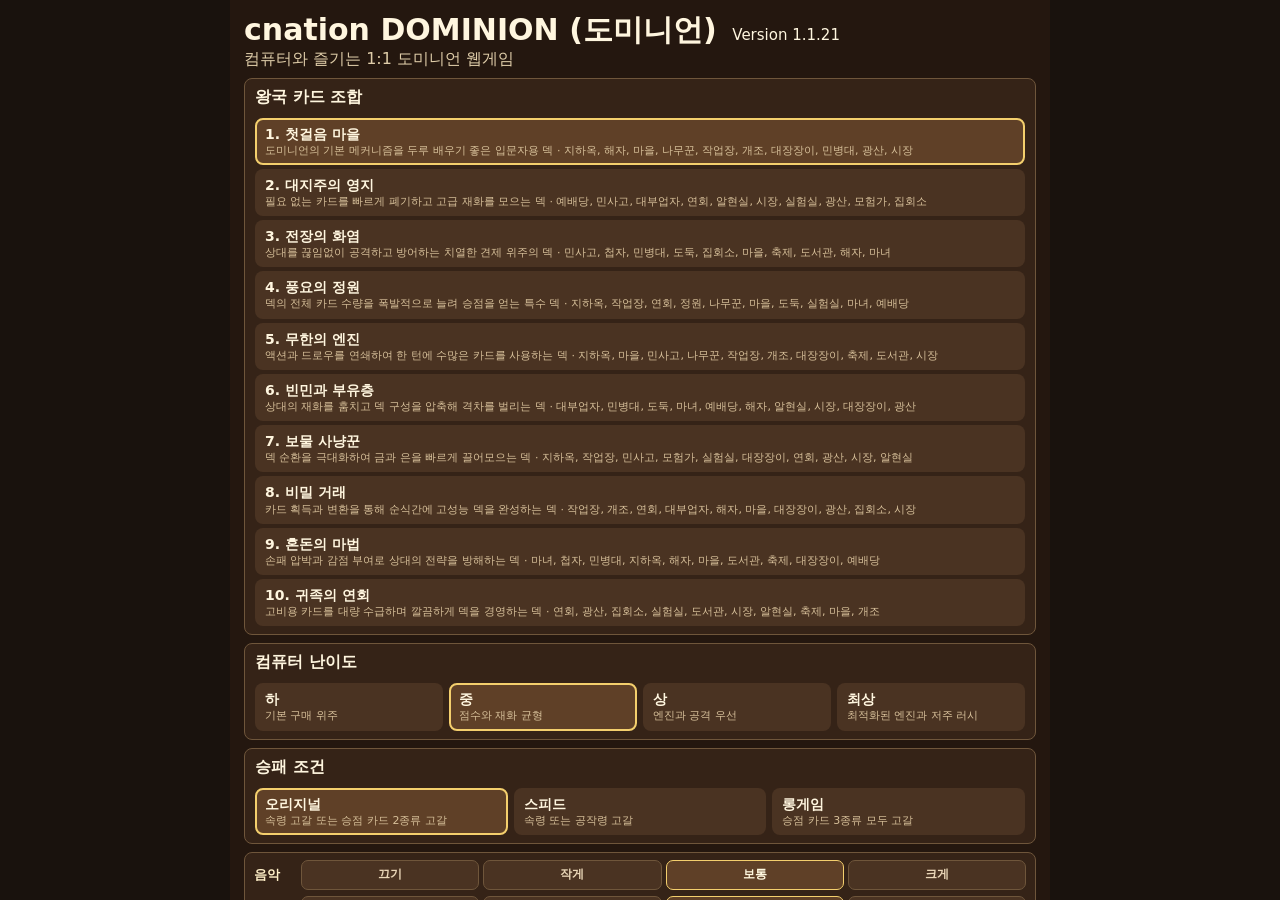
==== index.html @ 31917d4a "Fix Throne Room/Mine losing an unrelated card when the pick is canceled Both cards forced a hand-car" ====
<!doctype html>
<html lang="ko">
<head>
  <meta charset="utf-8" />
  <meta name="viewport" content="width=device-width, initial-scale=1, viewport-fit=cover" />
  <meta name="apple-mobile-web-app-capable" content="yes" />
  <meta name="apple-mobile-web-app-status-bar-style" content="black-translucent" />
  <meta name="apple-mobile-web-app-title" content="cnation 도미니언" />
  <meta name="mobile-web-app-capable" content="yes" />
  <meta name="theme-color" content="#19120d" />
  <link rel="manifest" href="./manifest.json" />
  <title>cnation DOMINION (도미니언)</title>
  <style>
    * { box-sizing: border-box; }
    html, body { margin: 0; width: 100%; height: 100%; overflow: hidden; background: #19120d; color: #fff6df; font-family: system-ui, "Malgun Gothic", sans-serif; }
    button { font: inherit; color: inherit; border: 0; cursor: pointer; touch-action: manipulation; }
    .app { width: 100vw; height: 100dvh; max-width: 820px; margin: 0 auto; background: #24170f; position: relative; overflow: hidden; }
    .screen { position: absolute; inset: 0; display: none; }
    .screen.active { display: flex; }
    .title { padding: 14px; flex-direction: column; gap: 8px; overflow: hidden; }
    .title h1 { margin: 0; font-size: 30px; line-height: 1.05; }
    .title-version { margin-left: .35em; font-size: .5em; font-weight: 400; white-space: nowrap; }
    .title p { margin: 3px 0 0; color: #dfcda9; }
    .panel { background: #352317; border: 1px solid #6f563b; border-radius: 8px; padding: 8px 10px; }
    .option-grid { display: grid; grid-template-columns: repeat(3, 1fr); gap: 6px; }
    .diff-grid { grid-template-columns: repeat(4, 1fr); }
    .loading { flex-direction: column; align-items: center; justify-content: center; gap: 18px; background: #1c130e; }
    .loading-crest { font-family: Georgia, "Times New Roman", "Malgun Gothic", serif; letter-spacing: .16em; font-size: 12px; font-weight: 700; color: #9c7c4f; text-transform: uppercase; }
    .loading-bar { width: 240px; max-width: 60vw; height: 10px; border-radius: 999px; background: #3a281c; border: 1px solid #6a5035; overflow: hidden; }
    .loading-bar-fill { height: 100%; width: 0%; background: linear-gradient(90deg, #d7a93f, #f4cf6d); border-radius: 999px; transition: width .12s linear; }
    .loading-text { margin: 0; max-width: 260px; color: #e9d8b8; font-size: 14px; line-height: 1.6; text-align: center; }
    .loading-text b { color: #f4cf6d; }
    .deck-grid { display: grid; grid-template-columns: 1fr; gap: 4px; }
    .choice { min-height: 38px; padding: 6px 8px; border-radius: 8px; background: #4a3322; border: 2px solid transparent; text-align: left; overflow: hidden; }
    .choice strong { display: block; font-size: 14px; line-height: 1.15; }
    .choice span { display: block; color: #d7c09a; font-size: 11px; line-height: 1.2; margin-top: 2px; overflow: hidden; text-overflow: ellipsis; white-space: nowrap; }
    .option-grid .choice span { overflow: visible; text-overflow: clip; white-space: normal; }
    .choice.selected { border-color: #f4cf6d; background: #5f4027; }
    .sound-panel { padding: 7px 9px; }
    .sound-options { display: grid; grid-template-columns: auto minmax(0, 1fr); gap: 6px 8px; align-items: center; }
    .sound-options b { color: #fff0c8; font-size: 13px; white-space: nowrap; }
    .sound-row { display: grid; grid-template-columns: repeat(4, minmax(0, 1fr)); gap: 4px; }
    .sound-choice { height: 30px; border-radius: 7px; background: #4a3322; border: 1px solid #6f563b; color: #ead7b8; font-size: 12px; font-weight: 800; }
    .sound-choice.selected { border-color: #f4cf6d; background: #5f4027; color: #fff8df; }
    .start { height: 46px; border-radius: 8px; background: #d7a93f; color: #2b1a0e; font-weight: 900; font-size: 18px; }
    .title .start { width: 33.333%; min-width: 160px; align-self: center; }
    .start-actions { display: flex; justify-content: center; align-items: stretch; gap: 8px; width: 100%; }
    .title .start-actions .start { width: auto; min-width: 0; flex: 0 1 190px; align-self: stretch; line-height: 1.15; }
    .title .start-actions .start small { display: block; margin-top: 1px; font-size: 10px; font-weight: 700; opacity: .8; }
    .title .start-actions .mini-start { flex-basis: 150px; background: #356b65; color: #fff8df; border: 1px solid #d7b75f; font-size: 15px; }
    .footer-links { align-self: center; display: flex; align-items: center; gap: 8px; margin-top: 1px; }
    .pc-version-link { padding: 4px 10px; color: #bca98b; font-size: 10px; line-height: 1.2; text-align: center; text-decoration: underline; text-underline-offset: 2px; }
    .pc-version-link:hover, .pc-version-link:focus-visible { color: #fff0c8; }
    .footer-links .link-sep { color: #6f563b; font-size: 10px; }
    .game { flex-direction: column; height: 100%; }
    .opponent { height: 11%; min-height: 96px; padding: 8px 10px; background: #1b120d; border-bottom: 1px solid #4f3827; }
    .player { flex: 0 0 auto; min-height: 0; padding: 6px 10px 6px; background: #1b120d; border-bottom: 1px solid #4f3827; }
    .player { border-top: 1px solid #4f3827; border-bottom: 0; background: #21150f; }
    .bar { display: flex; align-items: center; justify-content: flex-start; gap: 8px; height: 34px; font-size: 12px; color: #e9d8b8; overflow: hidden; }
    .section-label { display: inline-grid; place-items: center; min-width: 76px; height: 30px; padding: 0 12px; border-radius: 6px; background: #2f6f68; color: #fff8d9; border: 1px solid #e1bd64; box-shadow: inset 0 1px 0 #ffffff24, 0 2px 8px #0007; font-size: 18px; font-weight: 900; line-height: 1; white-space: nowrap; }
    .stats { display: flex; gap: 7px; flex: 1 1 auto; flex-wrap: nowrap; overflow-x: auto; }
    .pill { padding: 3px 7px; border-radius: 999px; background: #3a281c; border: 1px solid #6a5035; white-space: nowrap; }
    .pill-score { background: #4a3319; border-color: #d7a93f; color: #fff; font-weight: 900; }
    .hand { height: calc(100% - 36px); display: flex; gap: 6px; overflow-x: auto; align-items: center; }
    .mini-card { flex: 0 0 auto; width: 62px; height: 96px; border-radius: 6px; background: #5b4228; border: 1px solid #8a704f; overflow: hidden; position: relative; box-shadow: 0 3px 12px #0007; }
    .player .mini-card { width: calc((100vw - 50px) / 6); max-width: 128px; height: auto; aspect-ratio: 31 / 48; }
    .mini-card img { width: 100%; height: 100%; object-fit: cover; display: block; }
    .mini-card.back { display: grid; place-items: center; background: linear-gradient(135deg, #342115, #7a4b2b); color: #f9ddb2; font-weight: 900; }
    .mini-card.disabled { cursor: default; }
    .mini-card.selected { border-color: #f4cf6d; box-shadow: 0 0 0 3px #f4cf6d, 0 8px 20px #0008; transform: translateY(-5px); }
    .mini-card .tag { position: absolute; left: 3px; bottom: 3px; right: 3px; padding: 2px; border-radius: 4px; background: #000a; font-size: 10px; text-align: center; overflow: hidden; text-overflow: ellipsis; white-space: nowrap; }
    .opponent .hand { gap: 8px; align-items: stretch; }
    .opponent .mini-card.back { width: clamp(46px, 6vw, 68px); height: 100%; min-height: 0; border-radius: 5px; font-size: 18px; }
    .player .hand { height: auto; align-items: flex-start; padding-top: 2px; }
    .center { flex: 1; min-height: 0; display: flex; flex-direction: column; padding: 8px; gap: 6px; }
    .status { min-height: 122px; display: grid; grid-template-columns: 1fr; gap: 8px; align-items: stretch; }
    .message { background: #2f2118; border: 1px solid #604832; border-radius: 8px; padding: 7px 10px; font-size: 12.375px; line-height: 1.35; overflow: auto; color: #ead7b8; }
    .message .guide { color: #fff0c2; font-weight: 800; margin-bottom: 4px; }
    .message .feed { color: #d8c3a1; font-size: .95em; }
    .message .feed .recent { color: #fff6d4; font-weight: 900; }
    .actions { display: flex; gap: 5px; flex: 0 0 auto; height: 30px; }
    .action-btn { min-width: 82px; flex: 0 0 auto; padding: 0 9px; border-radius: 7px; background: #684426; font-weight: 800; font-size: 12px; white-space: nowrap; }
    .action-btn.select-all { min-width: 118px; background: #4f5f35; color: #fff4d5; }
    .action-btn.primary { background: #d7a93f; color: #26170c; }
    .supply { flex: 1; min-height: 0; display: grid; grid-template-rows: auto 1fr; gap: 6px; }
    .supply-title { display: flex; justify-content: space-between; align-items: center; min-height: 34px; font-size: 12px; color: #d9c29d; }
    .supply-grid { min-height: 0; overflow: auto; display: grid; grid-template-columns: repeat(6, 1fr); gap: 6px; align-content: start; padding-bottom: 4px; }
    .supply-card { position: relative; min-height: clamp(132px, 18vh, 170px); border-radius: 7px; overflow: hidden; background: #3a291e; border: 1px solid #775d3f; box-shadow: 0 4px 12px #0006; }
    .supply-card.selected { outline: 3px solid #f4cf6d; outline-offset: -3px; }
    .supply-card img { width: 100%; height: 100%; object-fit: cover; display: block; }
    .supply-card.empty img { opacity: .25; filter: grayscale(1); }
    .badge { position: absolute; left: 4px; top: 4px; min-width: 22px; height: 22px; display: grid; place-items: center; border-radius: 999px; background: #f0c861; color: #25180f; font-weight: 900; font-size: 12px; border: 2px solid #3b281a; }
    .count { position: absolute; right: 4px; top: 4px; min-width: 22px; height: 22px; display: grid; place-items: center; border-radius: 999px; background: #21150fcc; color: #fff4d5; font-size: 12px; border: 1px solid #b18b55; }
    .count.warn { color: #ffb347; border-color: #ffb347; font-weight: 900; }
    .count.danger { color: #ff4d42; border-color: #ff4d42; font-weight: 900; }
    .name { position: absolute; left: 3px; right: 3px; bottom: 3px; padding: 3px 2px; border-radius: 5px; background: #000b; text-align: center; font-size: 11px; font-weight: 800; white-space: nowrap; overflow: hidden; text-overflow: ellipsis; }
    .modal { position: absolute; inset: 0; display: none; align-items: end; background: #0009; z-index: 10; }
    .modal.active { display: flex; }
    .modal-box { width: 100%; max-height: 76%; background: #2a1b12; border-top: 2px solid #d2a24a; border-radius: 16px 16px 0 0; padding: 14px; overflow: auto; }
    .modal h2 { margin: 0 0 8px; font-size: 18px; }
    .speed-warn-text { margin: 0 0 14px; color: #e9d8b8; font-size: 13.5px; line-height: 1.6; }
    .modal .cards { display: grid; grid-template-columns: repeat(4, 1fr); gap: 7px; }
    .thief-reveal-item { display: flex; flex-direction: column; gap: 4px; }
    .thief-reveal-item .supply-card { pointer-events: none; }
    .thief-reveal-tag { text-align: center; font-size: 10.5px; font-weight: 800; padding: 3px 4px; border-radius: 6px; }
    .thief-reveal-tag.trash { background: #5f2a22; color: #ffb9a8; border: 1px solid #a8493a; }
    .thief-reveal-tag.discard { background: #3a281c; color: #d7c09a; border: 1px solid #6a5035; }
    .modal .modal-actions { display: flex; gap: 8px; margin-top: 12px; }
    .modal .modal-actions button { flex: 1; height: 46px; border-radius: 8px; background: #674224; font-weight: 900; }
    .modal .modal-actions .ok { background: #d7a93f; color: #25180f; }
    .end { position: absolute; inset: 0; display: none; place-items: center; padding: 16px; background: #000c; z-index: 20; }
    .end.active { display: grid; }
    .end-card { width: min(780px, 100%); max-height: calc(100dvh - 32px); background: #2e1f16; border: 2px solid #d7a93f; border-radius: 12px; padding: 16px; text-align: left; overflow: auto; box-shadow: 0 18px 46px #000a; }
    .end-card h2 { margin: 0 0 8px; font-size: 28px; text-align: center; color: #fff4d2; }
    #endText { margin: 0; }
    .result-summary { padding: 12px 14px; border: 1px solid #80613c; border-radius: 10px; background: linear-gradient(145deg, #3a281c, #261911); text-align: center; }
    .result-summary strong { display: block; color: #f4cf6d; font-size: 24px; }
    .result-summary span { display: block; margin-top: 4px; color: #fff4d2; font-size: 16px; font-weight: 900; }
    .result-summary p { margin: 7px 0 0; color: #ead7b8; font-size: 14px; font-weight: 800; }
    .result-summary small { display: block; margin-top: 5px; color: #bfa984; font-size: 12px; }
    .result-board { display: grid; grid-template-columns: 1fr 1fr; gap: 12px; margin-top: 12px; }
    .result-player { min-width: 0; padding: 12px; border: 1px solid #6b5036; border-radius: 10px; background: #241811; }
    .result-player-head { display: grid; grid-template-columns: 1fr auto; gap: 4px 8px; align-items: baseline; margin-bottom: 10px; }
    .result-player-head h3 { margin: 0; color: #fff0c8; font-size: 18px; }
    .result-player-head strong { color: #f4cf6d; font-size: 22px; }
    .result-player-head span { grid-column: 1 / -1; color: #cbb897; font-size: 12px; }
    .result-holdings { display: grid; grid-template-columns: repeat(5, minmax(0, 1fr)); gap: 6px; max-height: 260px; overflow: auto; padding-right: 2px; }
    .result-card { position: relative; min-width: 0; margin: 0; padding: 3px 3px 5px; border: 1px solid #806645; border-radius: 7px; background: #1c130e; box-shadow: 0 4px 10px #0006; }
    .result-card img { width: 100%; aspect-ratio: 31 / 48; display: block; object-fit: cover; border-radius: 4px; }
    .result-card figcaption { padding-top: 3px; text-align: center; }
    .result-card strong, .result-card span { display: block; overflow: hidden; text-overflow: ellipsis; white-space: nowrap; }
    .result-card strong { color: #fff0c8; font-size: 10px; }
    .result-card span { color: #f4cf6d; font-size: 10px; font-weight: 900; }
    .result-score { margin-top: 10px; padding-top: 8px; border-top: 1px solid #5e462e; color: #e2d0b2; font-size: 12px; }
    .result-score div { display: flex; justify-content: space-between; gap: 10px; padding: 2px 0; }
    .result-score b { color: #fff0c8; }
    .result-score .total { margin-top: 5px; padding-top: 6px; border-top: 1px solid #7a5b38; color: #f4cf6d; font-size: 14px; font-weight: 900; }
    #restartBtn { display: block; width: min(300px, 100%); margin: 14px auto 0; }
    @media (max-width: 560px) {
      .title { padding: 10px; gap: 6px; }
      .title h1 { font-size: 25px; }
      .title p { font-size: 13px; }
      .panel { padding: 7px 8px; }
      .sound-panel { padding: 6px 7px; }
      .sound-options { gap: 4px 6px; }
      .sound-options b { font-size: 12px; }
      .sound-choice { height: 26px; font-size: 10.5px; }
      .option-grid { grid-template-columns: 1fr; }
      .choice { min-height: 34px; padding: 5px 7px; }
      .choice strong { font-size: 13px; }
      .choice span { font-size: 10.5px; }
      .start { height: 42px; font-size: 16px; }
      .title .start { min-width: 130px; }
      .start-actions { gap: 6px; }
      .title .start-actions .start { min-width: 0; flex-basis: 55%; }
      .title .start-actions .start small { font-size: 9px; }
      .title .start-actions .mini-start { flex-basis: 45%; font-size: 13px; }
      .end { padding: 8px; }
      .end-card { max-height: calc(100dvh - 16px); padding: 10px; }
      .result-board { grid-template-columns: 1fr; gap: 8px; }
      .result-holdings { grid-template-columns: repeat(5, minmax(0, 1fr)); max-height: 180px; }
      .result-summary strong { font-size: 20px; }
      .result-summary span { font-size: 13px; }
      .result-player { padding: 8px; }
      .opponent { height: 11%; min-height: 92px; }
      .player { min-height: 0; padding-top: 5px; padding-bottom: 5px; }
      .bar { gap: 5px; }
      .stats { gap: 4px; }
      .pill { padding: 2px 5px; font-size: 10px; }
      .status { min-height: 68px; grid-template-columns: 1fr; }
      .message { font-size: 11.25px; }
      .actions { gap: 4px; height: 28px; }
      .action-btn { min-width: 66px; padding: 0 6px; font-size: 10.5px; }
      .action-btn.select-all { min-width: 104px; font-size: 10px; }
      .section-label { min-width: 68px; height: 28px; padding: 0 10px; font-size: 16px; }
      .supply-grid { grid-template-columns: repeat(6, 1fr); }
      .supply-card { min-height: clamp(112px, 16vh, 136px); }
      .mini-card { width: 54px; height: 84px; }
      .player .mini-card { width: calc((100vw - 50px) / 6); min-width: 58px; height: auto; }
      .modal .cards { grid-template-columns: repeat(3, 1fr); }
    }

    /* 타이틀 화면과 게임 화면 스크롤 대응 */
    .title,
    .game {
      overflow-x: hidden;
      overflow-y: auto;
      overscroll-behavior-y: contain;
      -webkit-overflow-scrolling: touch;
      scrollbar-width: thin;
    }
    .title > * { flex-shrink: 0; }
    .title {
      padding-bottom: max(18px, env(safe-area-inset-bottom));
      scroll-padding-bottom: max(18px, env(safe-area-inset-bottom));
    }
    .title .start-actions { flex: 0 0 46px; }
    .title .start-actions .start { flex-grow: 0; }
    .game .center { flex: 1 0 480px; min-height: 480px; }
    .game .opponent,
    .game .player { flex-shrink: 0; }
    .game .player { padding-bottom: max(6px, env(safe-area-inset-bottom)); }
    .modal,
    .end {
      position: fixed;
      top: 0;
      bottom: auto;
      left: 50%;
      right: auto;
      width: min(100%, 820px);
      height: 100dvh;
      transform: translateX(-50%);
    }
    @media (orientation: landscape) and (max-height: 560px) {
      .game .center { flex-basis: 510px; min-height: 510px; }
      .game .opponent { height: auto; min-height: 132px; }
      .game .player { min-height: 150px; }
    }
  </style>
</head>
<body>
  <main class="app">
    <section id="titleScreen" class="screen title active">
      <div>
        <h1>cnation DOMINION (도미니언) <span class="title-version">Version 1.1.21</span></h1>
        <p>컴퓨터와 즐기는 1:1 도미니언 웹게임</p>
      </div>
      <div class="panel">
        <strong>왕국 카드 조합</strong>
        <div id="deckChoices" class="deck-grid" style="margin-top:10px"></div>
      </div>
      <div class="panel">
        <strong>컴퓨터 난이도</strong>
        <div id="difficultyChoices" class="option-grid diff-grid" style="margin-top:10px"></div>
      </div>
      <div class="panel">
        <strong>승패 조건</strong>
        <div id="modeChoices" class="option-grid" style="margin-top:10px"></div>
      </div>
      <div class="panel sound-panel">
        <div id="soundChoices" class="sound-options"></div>
      </div>
      <div class="start-actions">
        <button id="startBtn" class="start">게임 시작<br><small>(태블릿용)</small></button>
        <button id="miniStartBtn" class="start mini-start">게임 시작<br><small>(스마트폰용)</small></button>
      </div>
      <div class="footer-links">
        <a
          class="pc-version-link"
          href="https://civilizednation.github.io/cnation-dominion/index_pc.html"
          onclick="event.preventDefault(); window.location.replace(this.href);"
        >도미니언 PC 버젼 연결</a>
        <span class="link-sep">|</span>
        <a
          class="pc-version-link"
          href="https://cnation-dominion.vercel.app/echo/"
          onclick="event.preventDefault(); window.location.replace(this.href);"
        >배경음악 플레이어</a>
      </div>
    </section>

    <section id="loadingScreen" class="screen loading">
      <span class="loading-crest">DOMINION</span>
      <div class="loading-bar" role="progressbar" aria-valuemin="0" aria-valuemax="100"><div id="loadingBarFill" class="loading-bar-fill"></div></div>
      <p class="loading-text">게임에 필요한 이미지와 음악을 불러오는 중입니다... <b id="loadingPercent">0%</b></p>
    </section>

    <section id="gameScreen" class="screen game">
      <div class="opponent">
        <div class="bar">
          <strong class="section-label">컴퓨터</strong>
          <div id="cpuStats" class="stats"></div>
        </div>
        <div id="cpuHand" class="hand"></div>
      </div>
      <div class="center">
        <div class="supply">
          <div class="supply-title">
            <strong class="section-label">공급처</strong>
          </div>
          <div id="supplyGrid" class="supply-grid"></div>
        </div>
        <div class="status">
          <div id="message" class="message"></div>
        </div>
      </div>
      <div class="player">
        <div class="bar">
          <strong class="section-label">내 덱</strong>
          <div class="actions">
            <button id="buyPhaseBtn" class="action-btn">구매 단계</button>
            <button id="selectAllBtn" class="action-btn select-all">재화카드 전체선택</button>
            <button id="endTurnBtn" class="action-btn primary">턴 종료</button>
          </div>
          <div id="playerStats" class="stats"></div>
        </div>
        <div id="playerHand" class="hand"></div>
      </div>
    </section>

    <div id="modal" class="modal">
      <div class="modal-box">
        <h2 id="modalTitle"></h2>
        <div id="modalCards" class="cards"></div>
        <div class="modal-actions">
          <button id="modalCancel">취소</button>
          <button id="modalOk" class="ok">확인</button>
        </div>
      </div>
    </div>
    <div id="speedWarnModal" class="modal">
      <div class="modal-box">
        <h2>스피드 모드 권장</h2>
        <p class="speed-warn-text">컴퓨터 난이도가 낮아서 스피드 모드가 아니면 게임이 너무 길어질 수 있습니다. 그래도 계속 진행하시겠습니까?</p>
        <div class="modal-actions">
          <button id="speedWarnProceed">예</button>
          <button id="speedWarnUseSpeed" class="ok">스피드 모드로 진행</button>
        </div>
      </div>
    </div>
    <div id="endScreen" class="end">
      <div class="end-card">
        <h2 id="endTitle"></h2>
        <p id="endText"></p>
        <button id="restartBtn" class="start">타이틀로</button>
      </div>
    </div>
  </main>

  <script src="./audio.js"></script>
  <script src="./game.js"></script>
  <script src="./game-ui-fix.js"></script>
  <script src="./game-controls.js"></script>
  <script src="./deck-intro.js"></script>
  <script src="./rules-guide.js"></script>
</body>
</html>
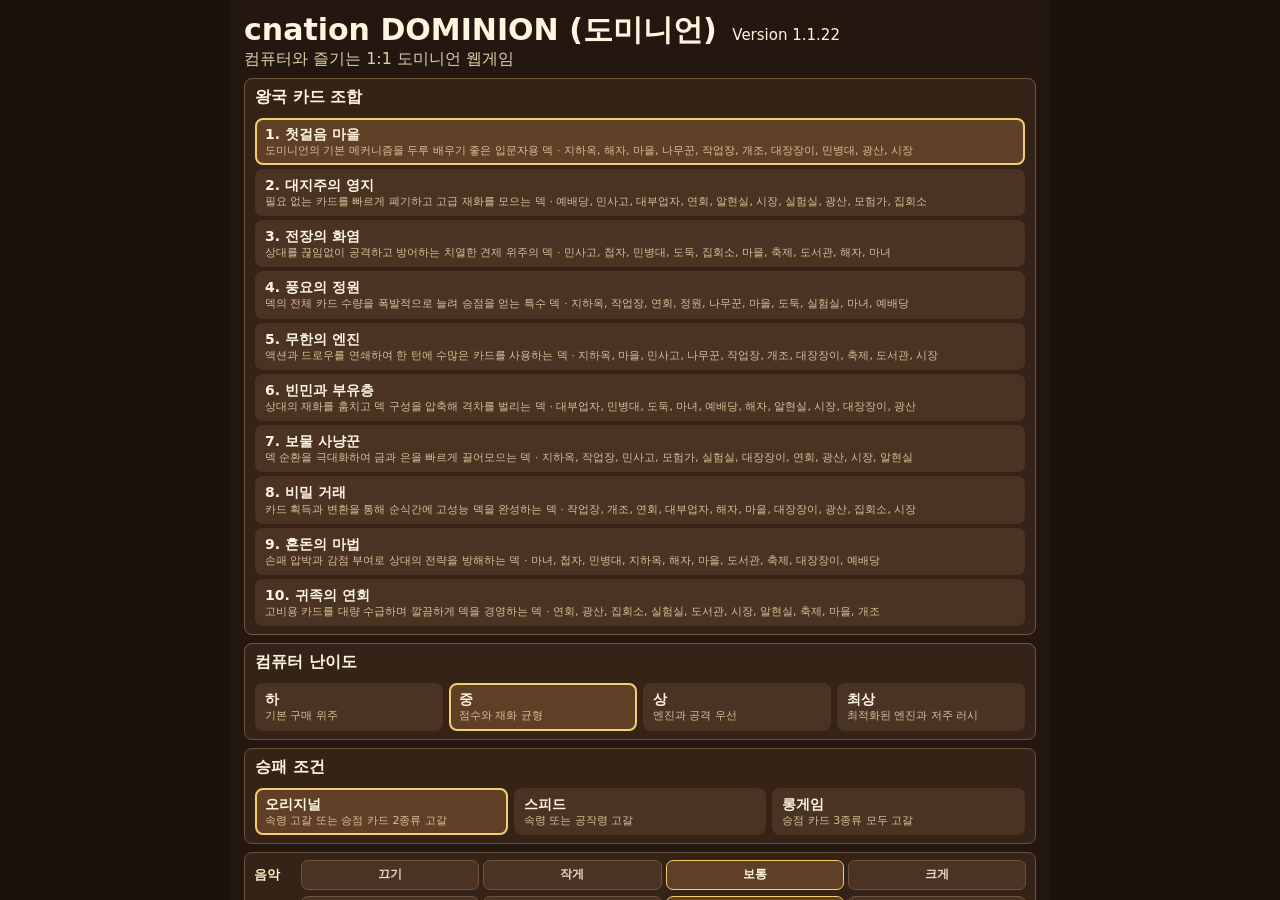
==== commit e5975521: "Implement Library's skip-and-Secret Chamber's reaction per official rules Both cards were simplified" ====
--- a/index.html
+++ b/index.html
@@ -222,7 +222,7 @@
   <main class="app">
     <section id="titleScreen" class="screen title active">
       <div>
-        <h1>cnation DOMINION (도미니언) <span class="title-version">Version 1.1.21</span></h1>
+        <h1>cnation DOMINION (도미니언) <span class="title-version">Version 1.1.22</span></h1>
         <p>컴퓨터와 즐기는 1:1 도미니언 웹게임</p>
       </div>
       <div class="panel">
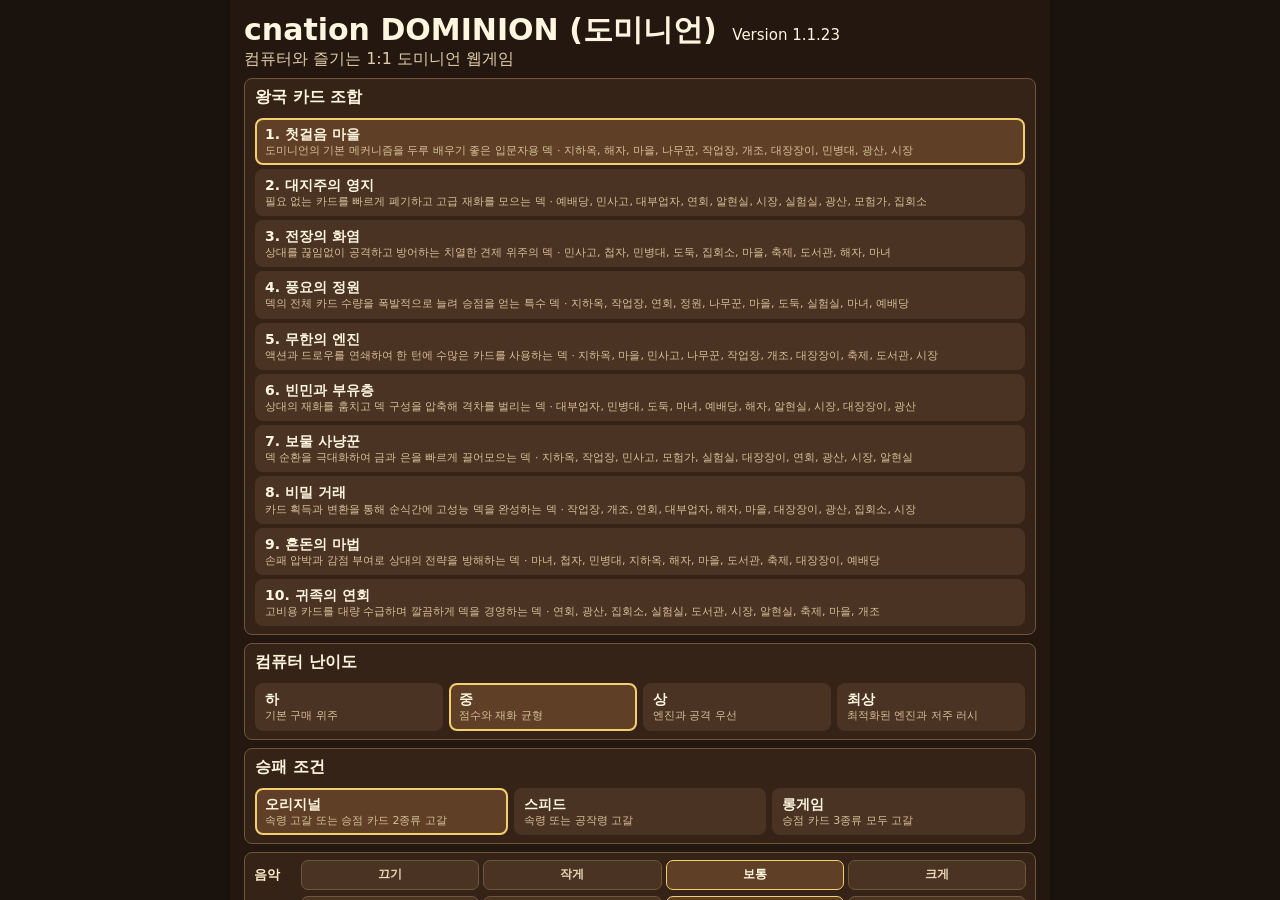
==== commit 52eef553: "Add Secret Chamber to the AI's action-priority list secretChamberDefense() already gives the AI corr" ====
--- a/index.html
+++ b/index.html
@@ -222,7 +222,7 @@
   <main class="app">
     <section id="titleScreen" class="screen title active">
       <div>
-        <h1>cnation DOMINION (도미니언) <span class="title-version">Version 1.1.22</span></h1>
+        <h1>cnation DOMINION (도미니언) <span class="title-version">Version 1.1.23</span></h1>
         <p>컴퓨터와 즐기는 1:1 도미니언 웹게임</p>
       </div>
       <div class="panel">
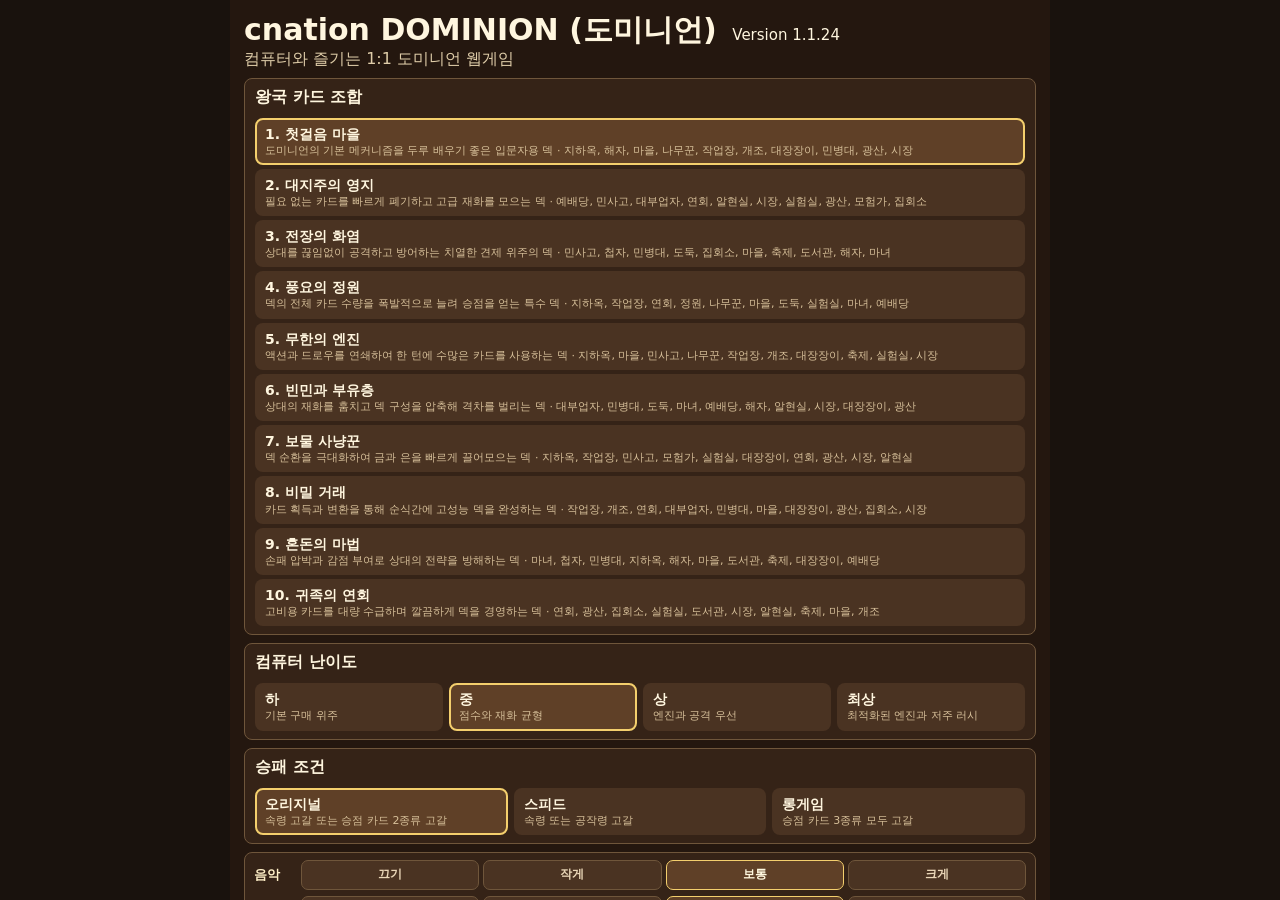
==== commit 34aea0a5: "Fix two mismatched kingdom presets: 비밀 거래, 무한의 엔진 Found while auditing all 10 presets for thematic/b" ====
--- a/index.html
+++ b/index.html
@@ -222,7 +222,7 @@
   <main class="app">
     <section id="titleScreen" class="screen title active">
       <div>
-        <h1>cnation DOMINION (도미니언) <span class="title-version">Version 1.1.23</span></h1>
+        <h1>cnation DOMINION (도미니언) <span class="title-version">Version 1.1.24</span></h1>
         <p>컴퓨터와 즐기는 1:1 도미니언 웹게임</p>
       </div>
       <div class="panel">
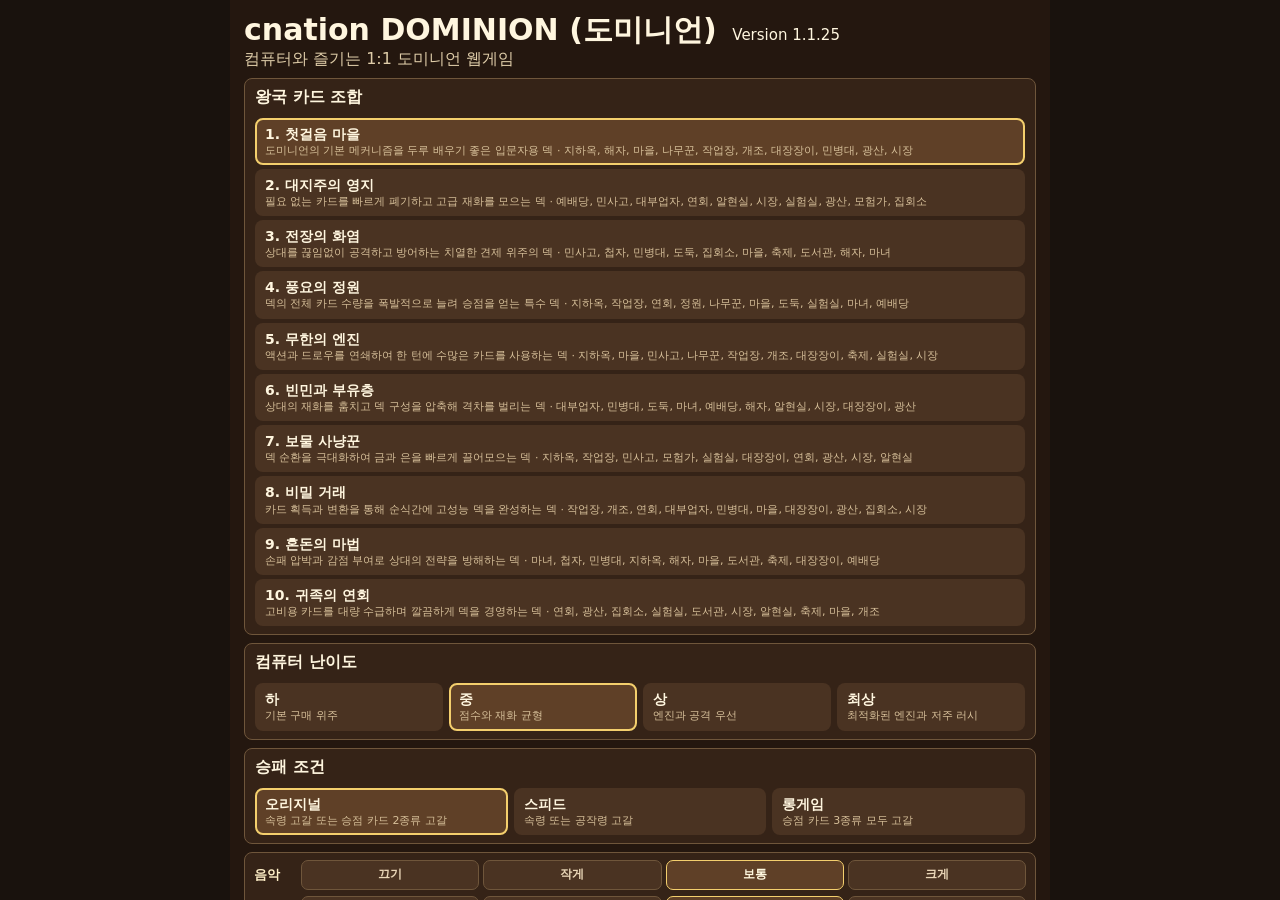
==== commit 728d937a: "Add app icon + PWA install support (favicon, apple-touch-icon, manifest icons) Generated icon-192/ic" ====
--- a/index.html
+++ b/index.html
@@ -5,10 +5,14 @@
   <meta name="viewport" content="width=device-width, initial-scale=1, viewport-fit=cover" />
   <meta name="apple-mobile-web-app-capable" content="yes" />
   <meta name="apple-mobile-web-app-status-bar-style" content="black-translucent" />
-  <meta name="apple-mobile-web-app-title" content="cnation 도미니언" />
+  <meta name="apple-mobile-web-app-title" content="도미니언" />
   <meta name="mobile-web-app-capable" content="yes" />
   <meta name="theme-color" content="#19120d" />
   <link rel="manifest" href="./manifest.json" />
+  <link rel="icon" type="image/png" sizes="32x32" href="./assets/icons/favicon-32.png" />
+  <link rel="icon" type="image/png" sizes="16x16" href="./assets/icons/favicon-16.png" />
+  <link rel="shortcut icon" href="./assets/icons/favicon.ico" />
+  <link rel="apple-touch-icon" href="./assets/icons/apple-touch-icon.png" />
   <title>cnation DOMINION (도미니언)</title>
   <style>
     * { box-sizing: border-box; }
@@ -222,7 +226,7 @@
   <main class="app">
     <section id="titleScreen" class="screen title active">
       <div>
-        <h1>cnation DOMINION (도미니언) <span class="title-version">Version 1.1.24</span></h1>
+        <h1>cnation DOMINION (도미니언) <span class="title-version">Version 1.1.25</span></h1>
         <p>컴퓨터와 즐기는 1:1 도미니언 웹게임</p>
       </div>
       <div class="panel">
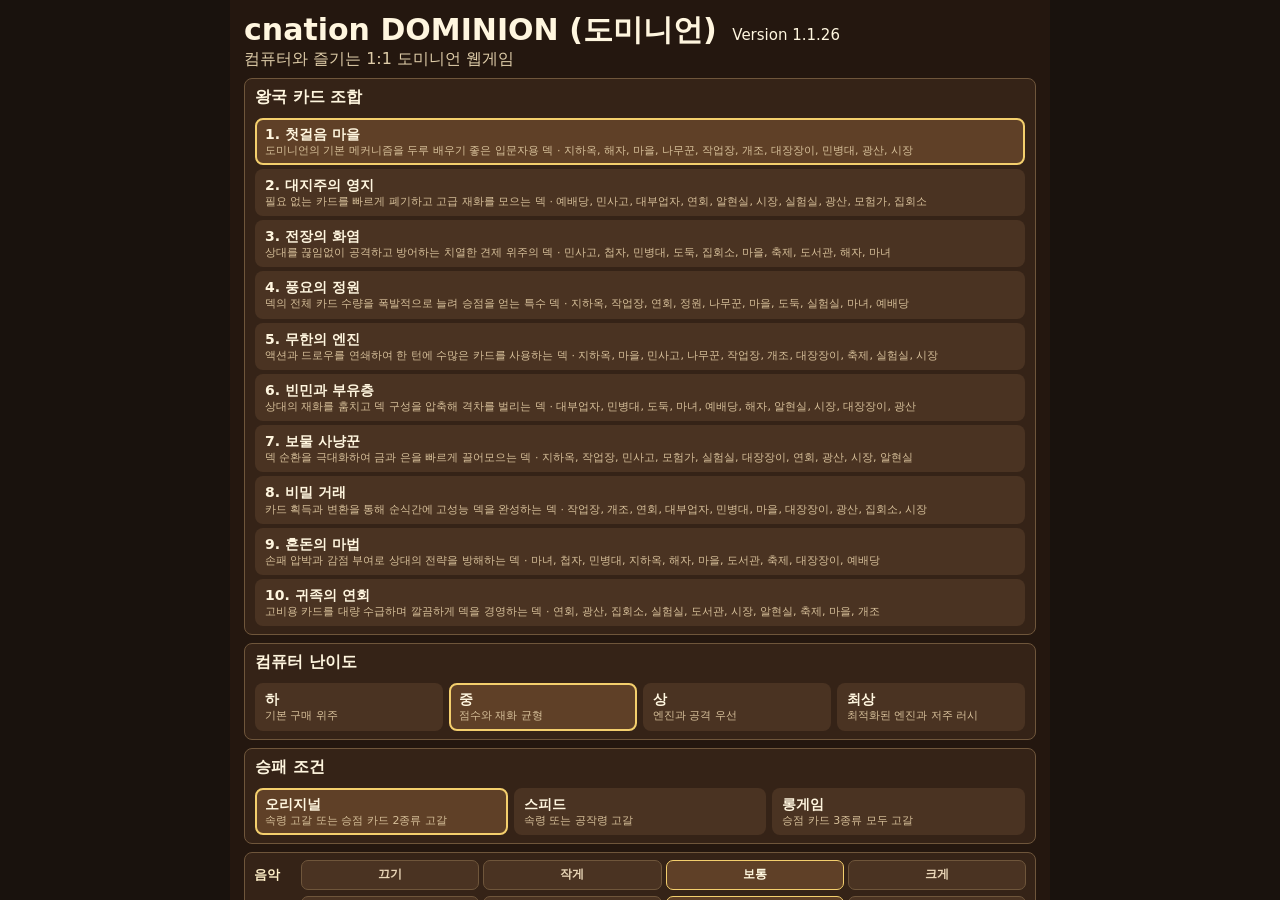
==== commit 4103d6fc: "Move PC version from index_pc.html to pc/index.html The user wants a clean shortcut-able URL for the" ====
--- a/index.html
+++ b/index.html
@@ -226,7 +226,7 @@
   <main class="app">
     <section id="titleScreen" class="screen title active">
       <div>
-        <h1>cnation DOMINION (도미니언) <span class="title-version">Version 1.1.25</span></h1>
+        <h1>cnation DOMINION (도미니언) <span class="title-version">Version 1.1.26</span></h1>
         <p>컴퓨터와 즐기는 1:1 도미니언 웹게임</p>
       </div>
       <div class="panel">
@@ -251,7 +251,7 @@
       <div class="footer-links">
         <a
           class="pc-version-link"
-          href="https://civilizednation.github.io/cnation-dominion/index_pc.html"
+          href="./pc/"
           onclick="event.preventDefault(); window.location.replace(this.href);"
         >도미니언 PC 버젼 연결</a>
         <span class="link-sep">|</span>
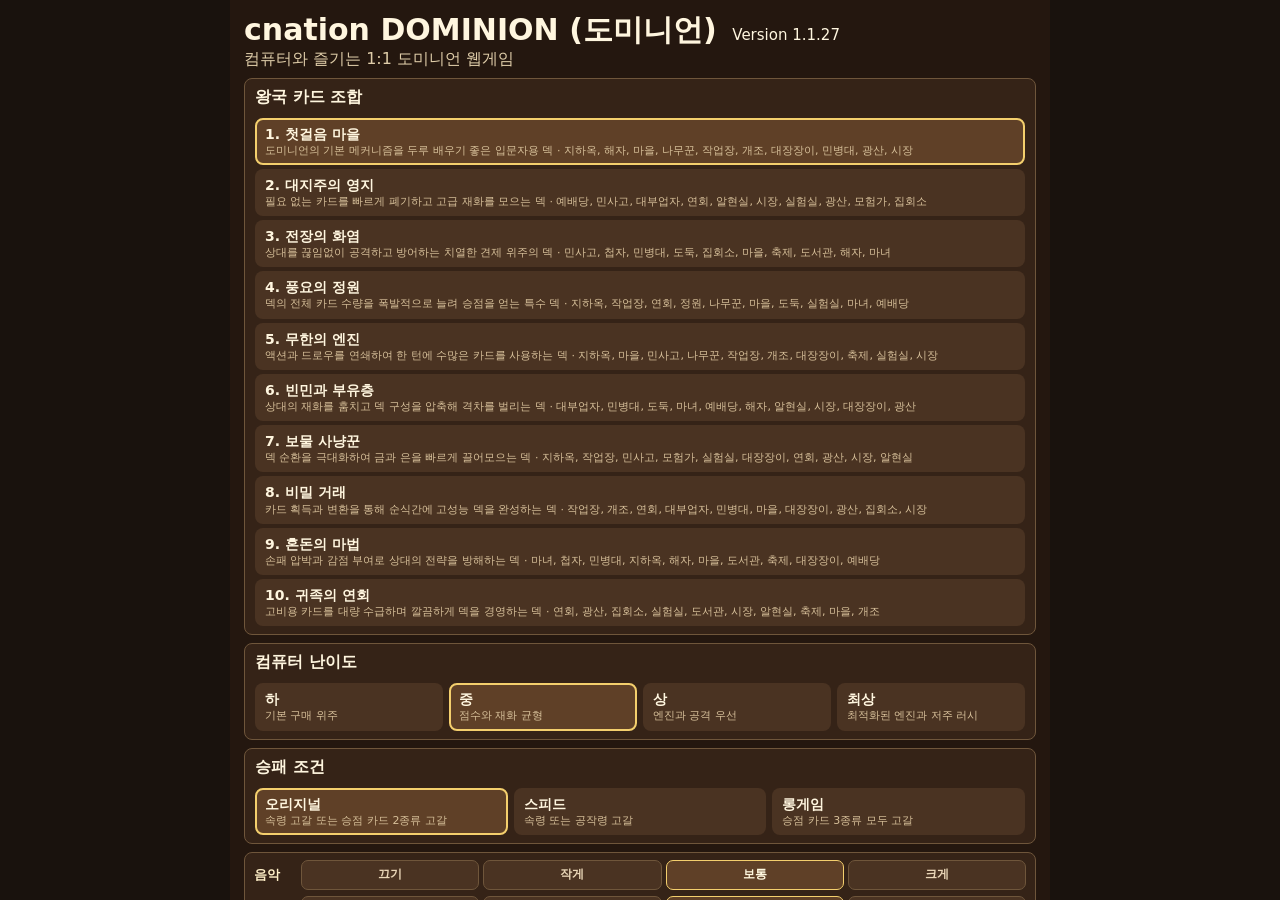
==== commit 8a29a076: "Add PWA manifest to the PC version so Chrome's install button appears pc/index.html had favicon/appl" ====
--- a/index.html
+++ b/index.html
@@ -226,7 +226,7 @@
   <main class="app">
     <section id="titleScreen" class="screen title active">
       <div>
-        <h1>cnation DOMINION (도미니언) <span class="title-version">Version 1.1.26</span></h1>
+        <h1>cnation DOMINION (도미니언) <span class="title-version">Version 1.1.27</span></h1>
         <p>컴퓨터와 즐기는 1:1 도미니언 웹게임</p>
       </div>
       <div class="panel">
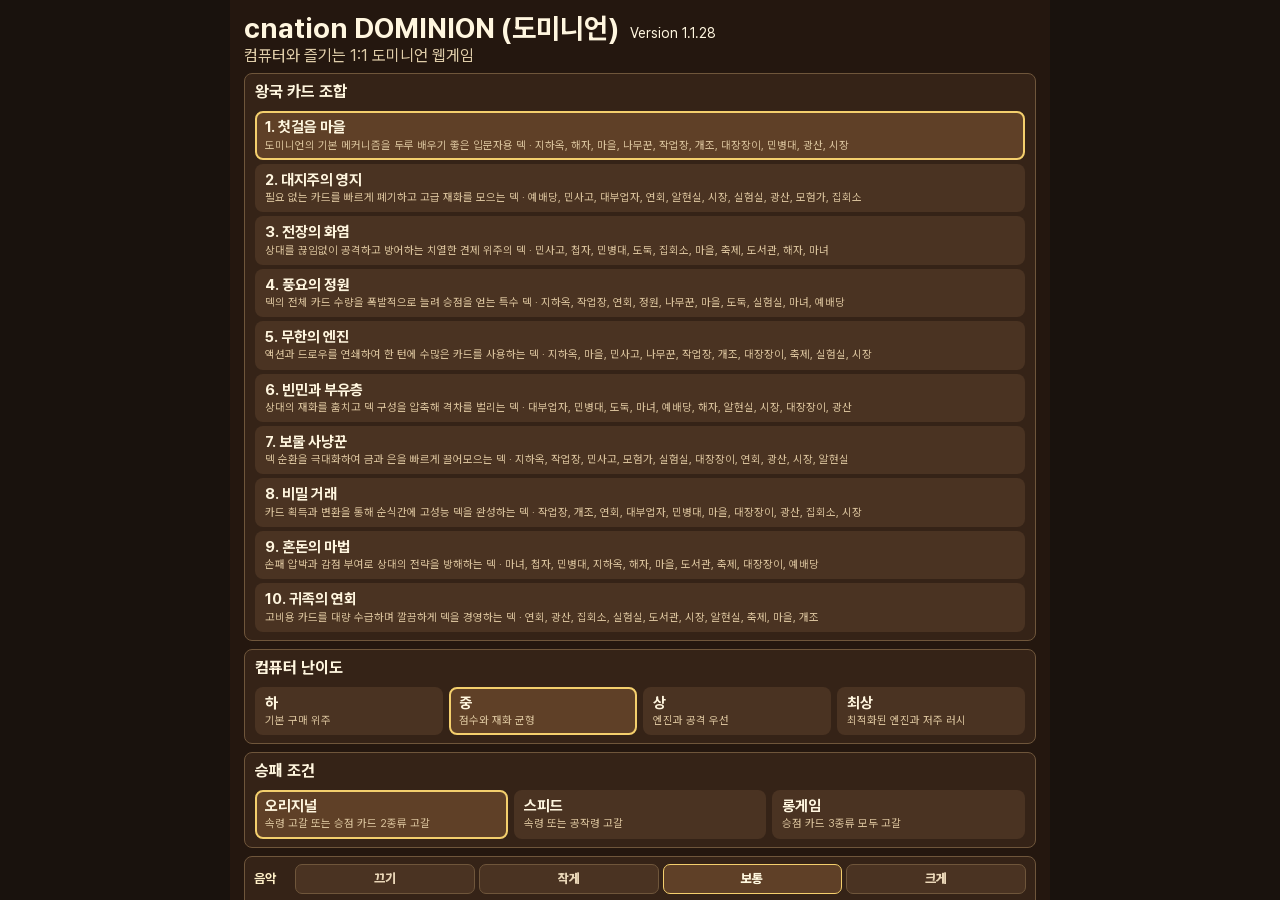
==== commit eeea1f86: "Self-host Pretendard and collapse all font sizes to a 6-tier scale The game's font-size declarations" ====
--- a/index.html
+++ b/index.html
@@ -8,6 +8,7 @@
   <meta name="apple-mobile-web-app-title" content="도미니언" />
   <meta name="mobile-web-app-capable" content="yes" />
   <meta name="theme-color" content="#19120d" />
+  <link rel="preload" href="./assets/fonts/pretendard-subset.woff2" as="font" type="font/woff2" crossorigin />
   <link rel="manifest" href="./manifest.json" />
   <link rel="icon" type="image/png" sizes="32x32" href="./assets/icons/favicon-32.png" />
   <link rel="icon" type="image/png" sizes="16x16" href="./assets/icons/favicon-16.png" />
@@ -15,53 +16,70 @@
   <link rel="apple-touch-icon" href="./assets/icons/apple-touch-icon.png" />
   <title>cnation DOMINION (도미니언)</title>
   <style>
+    @font-face {
+      font-family: 'Pretendard';
+      src: url('./assets/fonts/pretendard-subset.woff2') format('woff2');
+      font-weight: 45 920;
+      font-display: swap;
+    }
+    :root {
+      /* type scale — 6 sizes, by role, not by history. Redefined smaller in the
+         narrow-screen media query below; every rule in this file should reference
+         one of these instead of a literal px value. */
+      --fs-1: 10px; /* 캡션: 아주 작은 태그/각주 */
+      --fs-2: 11px; /* 보조: 카드 이름표, 배지 숫자, 부가 설명 */
+      --fs-3: 13px; /* 본문: 문단, 로그, 일반 버튼 */
+      --fs-4: 15px; /* 강조 버튼/카드 제목 */
+      --fs-5: 18px; /* 부제: 섹션 헤더, 모달 제목 */
+      --fs-6: 28px; /* 제목: 메인 타이틀, 결과 화면 헤드라인 */
+    }
     * { box-sizing: border-box; }
-    html, body { margin: 0; width: 100%; height: 100%; overflow: hidden; background: #19120d; color: #fff6df; font-family: system-ui, "Malgun Gothic", sans-serif; }
+    html, body { margin: 0; width: 100%; height: 100%; overflow: hidden; background: #19120d; color: #fff6df; font-family: 'Pretendard', system-ui, "Malgun Gothic", sans-serif; }
     button { font: inherit; color: inherit; border: 0; cursor: pointer; touch-action: manipulation; }
     .app { width: 100vw; height: 100dvh; max-width: 820px; margin: 0 auto; background: #24170f; position: relative; overflow: hidden; }
     .screen { position: absolute; inset: 0; display: none; }
     .screen.active { display: flex; }
     .title { padding: 14px; flex-direction: column; gap: 8px; overflow: hidden; }
-    .title h1 { margin: 0; font-size: 30px; line-height: 1.05; }
+    .title h1 { margin: 0; font-size: var(--fs-6); line-height: 1.05; }
     .title-version { margin-left: .35em; font-size: .5em; font-weight: 400; white-space: nowrap; }
     .title p { margin: 3px 0 0; color: #dfcda9; }
     .panel { background: #352317; border: 1px solid #6f563b; border-radius: 8px; padding: 8px 10px; }
     .option-grid { display: grid; grid-template-columns: repeat(3, 1fr); gap: 6px; }
     .diff-grid { grid-template-columns: repeat(4, 1fr); }
     .loading { flex-direction: column; align-items: center; justify-content: center; gap: 18px; background: #1c130e; }
-    .loading-crest { font-family: Georgia, "Times New Roman", "Malgun Gothic", serif; letter-spacing: .16em; font-size: 12px; font-weight: 700; color: #9c7c4f; text-transform: uppercase; }
+    .loading-crest { font-family: Georgia, "Times New Roman", "Malgun Gothic", serif; letter-spacing: .16em; font-size: var(--fs-2); font-weight: 700; color: #9c7c4f; text-transform: uppercase; }
     .loading-bar { width: 240px; max-width: 60vw; height: 10px; border-radius: 999px; background: #3a281c; border: 1px solid #6a5035; overflow: hidden; }
     .loading-bar-fill { height: 100%; width: 0%; background: linear-gradient(90deg, #d7a93f, #f4cf6d); border-radius: 999px; transition: width .12s linear; }
-    .loading-text { margin: 0; max-width: 260px; color: #e9d8b8; font-size: 14px; line-height: 1.6; text-align: center; }
+    .loading-text { margin: 0; max-width: 260px; color: #e9d8b8; font-size: var(--fs-3); line-height: 1.6; text-align: center; }
     .loading-text b { color: #f4cf6d; }
     .deck-grid { display: grid; grid-template-columns: 1fr; gap: 4px; }
     .choice { min-height: 38px; padding: 6px 8px; border-radius: 8px; background: #4a3322; border: 2px solid transparent; text-align: left; overflow: hidden; }
-    .choice strong { display: block; font-size: 14px; line-height: 1.15; }
-    .choice span { display: block; color: #d7c09a; font-size: 11px; line-height: 1.2; margin-top: 2px; overflow: hidden; text-overflow: ellipsis; white-space: nowrap; }
+    .choice strong { display: block; font-size: var(--fs-4); line-height: 1.15; }
+    .choice span { display: block; color: #d7c09a; font-size: var(--fs-2); line-height: 1.2; margin-top: 2px; overflow: hidden; text-overflow: ellipsis; white-space: nowrap; }
     .option-grid .choice span { overflow: visible; text-overflow: clip; white-space: normal; }
     .choice.selected { border-color: #f4cf6d; background: #5f4027; }
     .sound-panel { padding: 7px 9px; }
     .sound-options { display: grid; grid-template-columns: auto minmax(0, 1fr); gap: 6px 8px; align-items: center; }
-    .sound-options b { color: #fff0c8; font-size: 13px; white-space: nowrap; }
+    .sound-options b { color: #fff0c8; font-size: var(--fs-3); white-space: nowrap; }
     .sound-row { display: grid; grid-template-columns: repeat(4, minmax(0, 1fr)); gap: 4px; }
-    .sound-choice { height: 30px; border-radius: 7px; background: #4a3322; border: 1px solid #6f563b; color: #ead7b8; font-size: 12px; font-weight: 800; }
+    .sound-choice { height: 30px; border-radius: 7px; background: #4a3322; border: 1px solid #6f563b; color: #ead7b8; font-size: var(--fs-3); font-weight: 800; }
     .sound-choice.selected { border-color: #f4cf6d; background: #5f4027; color: #fff8df; }
-    .start { height: 46px; border-radius: 8px; background: #d7a93f; color: #2b1a0e; font-weight: 900; font-size: 18px; }
+    .start { height: 46px; border-radius: 8px; background: #d7a93f; color: #2b1a0e; font-weight: 900; font-size: var(--fs-5); }
     .title .start { width: 33.333%; min-width: 160px; align-self: center; }
     .start-actions { display: flex; justify-content: center; align-items: stretch; gap: 8px; width: 100%; }
     .title .start-actions .start { width: auto; min-width: 0; flex: 0 1 190px; align-self: stretch; line-height: 1.15; }
-    .title .start-actions .start small { display: block; margin-top: 1px; font-size: 10px; font-weight: 700; opacity: .8; }
-    .title .start-actions .mini-start { flex-basis: 150px; background: #356b65; color: #fff8df; border: 1px solid #d7b75f; font-size: 15px; }
+    .title .start-actions .start small { display: block; margin-top: 1px; font-size: var(--fs-1); font-weight: 700; opacity: .8; }
+    .title .start-actions .mini-start { flex-basis: 150px; background: #356b65; color: #fff8df; border: 1px solid #d7b75f; font-size: var(--fs-4); }
     .footer-links { align-self: center; display: flex; align-items: center; gap: 8px; margin-top: 1px; }
-    .pc-version-link { padding: 4px 10px; color: #bca98b; font-size: 10px; line-height: 1.2; text-align: center; text-decoration: underline; text-underline-offset: 2px; }
+    .pc-version-link { padding: 4px 10px; color: #bca98b; font-size: var(--fs-1); line-height: 1.2; text-align: center; text-decoration: underline; text-underline-offset: 2px; }
     .pc-version-link:hover, .pc-version-link:focus-visible { color: #fff0c8; }
-    .footer-links .link-sep { color: #6f563b; font-size: 10px; }
+    .footer-links .link-sep { color: #6f563b; font-size: var(--fs-1); }
     .game { flex-direction: column; height: 100%; }
     .opponent { height: 11%; min-height: 96px; padding: 8px 10px; background: #1b120d; border-bottom: 1px solid #4f3827; }
     .player { flex: 0 0 auto; min-height: 0; padding: 6px 10px 6px; background: #1b120d; border-bottom: 1px solid #4f3827; }
     .player { border-top: 1px solid #4f3827; border-bottom: 0; background: #21150f; }
-    .bar { display: flex; align-items: center; justify-content: flex-start; gap: 8px; height: 34px; font-size: 12px; color: #e9d8b8; overflow: hidden; }
-    .section-label { display: inline-grid; place-items: center; min-width: 76px; height: 30px; padding: 0 12px; border-radius: 6px; background: #2f6f68; color: #fff8d9; border: 1px solid #e1bd64; box-shadow: inset 0 1px 0 #ffffff24, 0 2px 8px #0007; font-size: 18px; font-weight: 900; line-height: 1; white-space: nowrap; }
+    .bar { display: flex; align-items: center; justify-content: flex-start; gap: 8px; height: 34px; font-size: var(--fs-3); color: #e9d8b8; overflow: hidden; }
+    .section-label { display: inline-grid; place-items: center; min-width: 76px; height: 30px; padding: 0 12px; border-radius: 6px; background: #2f6f68; color: #fff8d9; border: 1px solid #e1bd64; box-shadow: inset 0 1px 0 #ffffff24, 0 2px 8px #0007; font-size: var(--fs-5); font-weight: 900; line-height: 1; white-space: nowrap; }
     .stats { display: flex; gap: 7px; flex: 1 1 auto; flex-wrap: nowrap; overflow-x: auto; }
     .pill { padding: 3px 7px; border-radius: 999px; background: #3a281c; border: 1px solid #6a5035; white-space: nowrap; }
     .pill-score { background: #4a3319; border-color: #d7a93f; color: #fff; font-weight: 900; }
@@ -72,41 +90,41 @@
     .mini-card.back { display: grid; place-items: center; background: linear-gradient(135deg, #342115, #7a4b2b); color: #f9ddb2; font-weight: 900; }
     .mini-card.disabled { cursor: default; }
     .mini-card.selected { border-color: #f4cf6d; box-shadow: 0 0 0 3px #f4cf6d, 0 8px 20px #0008; transform: translateY(-5px); }
-    .mini-card .tag { position: absolute; left: 3px; bottom: 3px; right: 3px; padding: 2px; border-radius: 4px; background: #000a; font-size: 10px; text-align: center; overflow: hidden; text-overflow: ellipsis; white-space: nowrap; }
+    .mini-card .tag { position: absolute; left: 3px; bottom: 3px; right: 3px; padding: 2px; border-radius: 4px; background: #000a; font-size: var(--fs-1); text-align: center; overflow: hidden; text-overflow: ellipsis; white-space: nowrap; }
     .opponent .hand { gap: 8px; align-items: stretch; }
-    .opponent .mini-card.back { width: clamp(46px, 6vw, 68px); height: 100%; min-height: 0; border-radius: 5px; font-size: 18px; }
+    .opponent .mini-card.back { width: clamp(46px, 6vw, 68px); height: 100%; min-height: 0; border-radius: 5px; font-size: var(--fs-5); }
     .player .hand { height: auto; align-items: flex-start; padding-top: 2px; }
     .center { flex: 1; min-height: 0; display: flex; flex-direction: column; padding: 8px; gap: 6px; }
     .status { min-height: 122px; display: grid; grid-template-columns: 1fr; gap: 8px; align-items: stretch; }
-    .message { background: #2f2118; border: 1px solid #604832; border-radius: 8px; padding: 7px 10px; font-size: 12.375px; line-height: 1.35; overflow: auto; color: #ead7b8; }
+    .message { background: #2f2118; border: 1px solid #604832; border-radius: 8px; padding: 7px 10px; font-size: var(--fs-3); line-height: 1.35; overflow: auto; color: #ead7b8; }
     .message .guide { color: #fff0c2; font-weight: 800; margin-bottom: 4px; }
     .message .feed { color: #d8c3a1; font-size: .95em; }
     .message .feed .recent { color: #fff6d4; font-weight: 900; }
     .actions { display: flex; gap: 5px; flex: 0 0 auto; height: 30px; }
-    .action-btn { min-width: 82px; flex: 0 0 auto; padding: 0 9px; border-radius: 7px; background: #684426; font-weight: 800; font-size: 12px; white-space: nowrap; }
+    .action-btn { min-width: 82px; flex: 0 0 auto; padding: 0 9px; border-radius: 7px; background: #684426; font-weight: 800; font-size: var(--fs-3); white-space: nowrap; }
     .action-btn.select-all { min-width: 118px; background: #4f5f35; color: #fff4d5; }
     .action-btn.primary { background: #d7a93f; color: #26170c; }
     .supply { flex: 1; min-height: 0; display: grid; grid-template-rows: auto 1fr; gap: 6px; }
-    .supply-title { display: flex; justify-content: space-between; align-items: center; min-height: 34px; font-size: 12px; color: #d9c29d; }
+    .supply-title { display: flex; justify-content: space-between; align-items: center; min-height: 34px; font-size: var(--fs-3); color: #d9c29d; }
     .supply-grid { min-height: 0; overflow: auto; display: grid; grid-template-columns: repeat(6, 1fr); gap: 6px; align-content: start; padding-bottom: 4px; }
     .supply-card { position: relative; min-height: clamp(132px, 18vh, 170px); border-radius: 7px; overflow: hidden; background: #3a291e; border: 1px solid #775d3f; box-shadow: 0 4px 12px #0006; }
     .supply-card.selected { outline: 3px solid #f4cf6d; outline-offset: -3px; }
     .supply-card img { width: 100%; height: 100%; object-fit: cover; display: block; }
     .supply-card.empty img { opacity: .25; filter: grayscale(1); }
-    .badge { position: absolute; left: 4px; top: 4px; min-width: 22px; height: 22px; display: grid; place-items: center; border-radius: 999px; background: #f0c861; color: #25180f; font-weight: 900; font-size: 12px; border: 2px solid #3b281a; }
-    .count { position: absolute; right: 4px; top: 4px; min-width: 22px; height: 22px; display: grid; place-items: center; border-radius: 999px; background: #21150fcc; color: #fff4d5; font-size: 12px; border: 1px solid #b18b55; }
+    .badge { position: absolute; left: 4px; top: 4px; min-width: 22px; height: 22px; display: grid; place-items: center; border-radius: 999px; background: #f0c861; color: #25180f; font-weight: 900; font-size: var(--fs-2); border: 2px solid #3b281a; }
+    .count { position: absolute; right: 4px; top: 4px; min-width: 22px; height: 22px; display: grid; place-items: center; border-radius: 999px; background: #21150fcc; color: #fff4d5; font-size: var(--fs-2); border: 1px solid #b18b55; }
     .count.warn { color: #ffb347; border-color: #ffb347; font-weight: 900; }
     .count.danger { color: #ff4d42; border-color: #ff4d42; font-weight: 900; }
-    .name { position: absolute; left: 3px; right: 3px; bottom: 3px; padding: 3px 2px; border-radius: 5px; background: #000b; text-align: center; font-size: 11px; font-weight: 800; white-space: nowrap; overflow: hidden; text-overflow: ellipsis; }
+    .name { position: absolute; left: 3px; right: 3px; bottom: 3px; padding: 3px 2px; border-radius: 5px; background: #000b; text-align: center; font-size: var(--fs-2); font-weight: 800; white-space: nowrap; overflow: hidden; text-overflow: ellipsis; }
     .modal { position: absolute; inset: 0; display: none; align-items: end; background: #0009; z-index: 10; }
     .modal.active { display: flex; }
     .modal-box { width: 100%; max-height: 76%; background: #2a1b12; border-top: 2px solid #d2a24a; border-radius: 16px 16px 0 0; padding: 14px; overflow: auto; }
-    .modal h2 { margin: 0 0 8px; font-size: 18px; }
-    .speed-warn-text { margin: 0 0 14px; color: #e9d8b8; font-size: 13.5px; line-height: 1.6; }
+    .modal h2 { margin: 0 0 8px; font-size: var(--fs-5); }
+    .speed-warn-text { margin: 0 0 14px; color: #e9d8b8; font-size: var(--fs-3); line-height: 1.6; }
     .modal .cards { display: grid; grid-template-columns: repeat(4, 1fr); gap: 7px; }
     .thief-reveal-item { display: flex; flex-direction: column; gap: 4px; }
     .thief-reveal-item .supply-card { pointer-events: none; }
-    .thief-reveal-tag { text-align: center; font-size: 10.5px; font-weight: 800; padding: 3px 4px; border-radius: 6px; }
+    .thief-reveal-tag { text-align: center; font-size: var(--fs-1); font-weight: 800; padding: 3px 4px; border-radius: 6px; }
     .thief-reveal-tag.trash { background: #5f2a22; color: #ffb9a8; border: 1px solid #a8493a; }
     .thief-reveal-tag.discard { background: #3a281c; color: #d7c09a; border: 1px solid #6a5035; }
     .modal .modal-actions { display: flex; gap: 8px; margin-top: 12px; }
@@ -115,68 +133,68 @@
     .end { position: absolute; inset: 0; display: none; place-items: center; padding: 16px; background: #000c; z-index: 20; }
     .end.active { display: grid; }
     .end-card { width: min(780px, 100%); max-height: calc(100dvh - 32px); background: #2e1f16; border: 2px solid #d7a93f; border-radius: 12px; padding: 16px; text-align: left; overflow: auto; box-shadow: 0 18px 46px #000a; }
-    .end-card h2 { margin: 0 0 8px; font-size: 28px; text-align: center; color: #fff4d2; }
+    .end-card h2 { margin: 0 0 8px; font-size: var(--fs-6); text-align: center; color: #fff4d2; }
     #endText { margin: 0; }
     .result-summary { padding: 12px 14px; border: 1px solid #80613c; border-radius: 10px; background: linear-gradient(145deg, #3a281c, #261911); text-align: center; }
-    .result-summary strong { display: block; color: #f4cf6d; font-size: 24px; }
-    .result-summary span { display: block; margin-top: 4px; color: #fff4d2; font-size: 16px; font-weight: 900; }
-    .result-summary p { margin: 7px 0 0; color: #ead7b8; font-size: 14px; font-weight: 800; }
-    .result-summary small { display: block; margin-top: 5px; color: #bfa984; font-size: 12px; }
+    .result-summary strong { display: block; color: #f4cf6d; font-size: var(--fs-6); }
+    .result-summary span { display: block; margin-top: 4px; color: #fff4d2; font-size: var(--fs-5); font-weight: 900; }
+    .result-summary p { margin: 7px 0 0; color: #ead7b8; font-size: var(--fs-3); font-weight: 800; }
+    .result-summary small { display: block; margin-top: 5px; color: #bfa984; font-size: var(--fs-2); }
     .result-board { display: grid; grid-template-columns: 1fr 1fr; gap: 12px; margin-top: 12px; }
     .result-player { min-width: 0; padding: 12px; border: 1px solid #6b5036; border-radius: 10px; background: #241811; }
     .result-player-head { display: grid; grid-template-columns: 1fr auto; gap: 4px 8px; align-items: baseline; margin-bottom: 10px; }
-    .result-player-head h3 { margin: 0; color: #fff0c8; font-size: 18px; }
-    .result-player-head strong { color: #f4cf6d; font-size: 22px; }
-    .result-player-head span { grid-column: 1 / -1; color: #cbb897; font-size: 12px; }
+    .result-player-head h3 { margin: 0; color: #fff0c8; font-size: var(--fs-5); }
+    .result-player-head strong { color: #f4cf6d; font-size: var(--fs-5); }
+    .result-player-head span { grid-column: 1 / -1; color: #cbb897; font-size: var(--fs-2); }
     .result-holdings { display: grid; grid-template-columns: repeat(5, minmax(0, 1fr)); gap: 6px; max-height: 260px; overflow: auto; padding-right: 2px; }
     .result-card { position: relative; min-width: 0; margin: 0; padding: 3px 3px 5px; border: 1px solid #806645; border-radius: 7px; background: #1c130e; box-shadow: 0 4px 10px #0006; }
     .result-card img { width: 100%; aspect-ratio: 31 / 48; display: block; object-fit: cover; border-radius: 4px; }
     .result-card figcaption { padding-top: 3px; text-align: center; }
     .result-card strong, .result-card span { display: block; overflow: hidden; text-overflow: ellipsis; white-space: nowrap; }
-    .result-card strong { color: #fff0c8; font-size: 10px; }
-    .result-card span { color: #f4cf6d; font-size: 10px; font-weight: 900; }
-    .result-score { margin-top: 10px; padding-top: 8px; border-top: 1px solid #5e462e; color: #e2d0b2; font-size: 12px; }
+    .result-card strong { color: #fff0c8; font-size: var(--fs-1); }
+    .result-card span { color: #f4cf6d; font-size: var(--fs-1); font-weight: 900; }
+    .result-score { margin-top: 10px; padding-top: 8px; border-top: 1px solid #5e462e; color: #e2d0b2; font-size: var(--fs-2); }
     .result-score div { display: flex; justify-content: space-between; gap: 10px; padding: 2px 0; }
     .result-score b { color: #fff0c8; }
-    .result-score .total { margin-top: 5px; padding-top: 6px; border-top: 1px solid #7a5b38; color: #f4cf6d; font-size: 14px; font-weight: 900; }
+    .result-score .total { margin-top: 5px; padding-top: 6px; border-top: 1px solid #7a5b38; color: #f4cf6d; font-size: var(--fs-4); font-weight: 900; }
     #restartBtn { display: block; width: min(300px, 100%); margin: 14px auto 0; }
     @media (max-width: 560px) {
+      :root {
+        --fs-1: 9px;
+        --fs-2: 10px;
+        --fs-3: 12px;
+        --fs-4: 14px;
+        --fs-5: 16px;
+        --fs-6: 24px;
+      }
       .title { padding: 10px; gap: 6px; }
-      .title h1 { font-size: 25px; }
-      .title p { font-size: 13px; }
+      .title p { font-size: var(--fs-3); }
       .panel { padding: 7px 8px; }
       .sound-panel { padding: 6px 7px; }
       .sound-options { gap: 4px 6px; }
-      .sound-options b { font-size: 12px; }
-      .sound-choice { height: 26px; font-size: 10.5px; }
+      .sound-choice { height: 26px; }
       .option-grid { grid-template-columns: 1fr; }
       .choice { min-height: 34px; padding: 5px 7px; }
-      .choice strong { font-size: 13px; }
-      .choice span { font-size: 10.5px; }
-      .start { height: 42px; font-size: 16px; }
+      .start { height: 42px; }
       .title .start { min-width: 130px; }
       .start-actions { gap: 6px; }
       .title .start-actions .start { min-width: 0; flex-basis: 55%; }
-      .title .start-actions .start small { font-size: 9px; }
-      .title .start-actions .mini-start { flex-basis: 45%; font-size: 13px; }
+      .title .start-actions .mini-start { flex-basis: 45%; }
       .end { padding: 8px; }
       .end-card { max-height: calc(100dvh - 16px); padding: 10px; }
       .result-board { grid-template-columns: 1fr; gap: 8px; }
       .result-holdings { grid-template-columns: repeat(5, minmax(0, 1fr)); max-height: 180px; }
-      .result-summary strong { font-size: 20px; }
-      .result-summary span { font-size: 13px; }
       .result-player { padding: 8px; }
       .opponent { height: 11%; min-height: 92px; }
       .player { min-height: 0; padding-top: 5px; padding-bottom: 5px; }
       .bar { gap: 5px; }
       .stats { gap: 4px; }
-      .pill { padding: 2px 5px; font-size: 10px; }
+      .pill { padding: 2px 5px; }
       .status { min-height: 68px; grid-template-columns: 1fr; }
-      .message { font-size: 11.25px; }
       .actions { gap: 4px; height: 28px; }
-      .action-btn { min-width: 66px; padding: 0 6px; font-size: 10.5px; }
-      .action-btn.select-all { min-width: 104px; font-size: 10px; }
-      .section-label { min-width: 68px; height: 28px; padding: 0 10px; font-size: 16px; }
+      .action-btn { min-width: 66px; padding: 0 6px; }
+      .action-btn.select-all { min-width: 104px; font-size: var(--fs-1); }
+      .section-label { min-width: 68px; height: 28px; padding: 0 10px; }
       .supply-grid { grid-template-columns: repeat(6, 1fr); }
       .supply-card { min-height: clamp(112px, 16vh, 136px); }
       .mini-card { width: 54px; height: 84px; }
@@ -226,7 +244,7 @@
   <main class="app">
     <section id="titleScreen" class="screen title active">
       <div>
-        <h1>cnation DOMINION (도미니언) <span class="title-version">Version 1.1.27</span></h1>
+        <h1>cnation DOMINION (도미니언) <span class="title-version">Version 1.1.28</span></h1>
         <p>컴퓨터와 즐기는 1:1 도미니언 웹게임</p>
       </div>
       <div class="panel">
